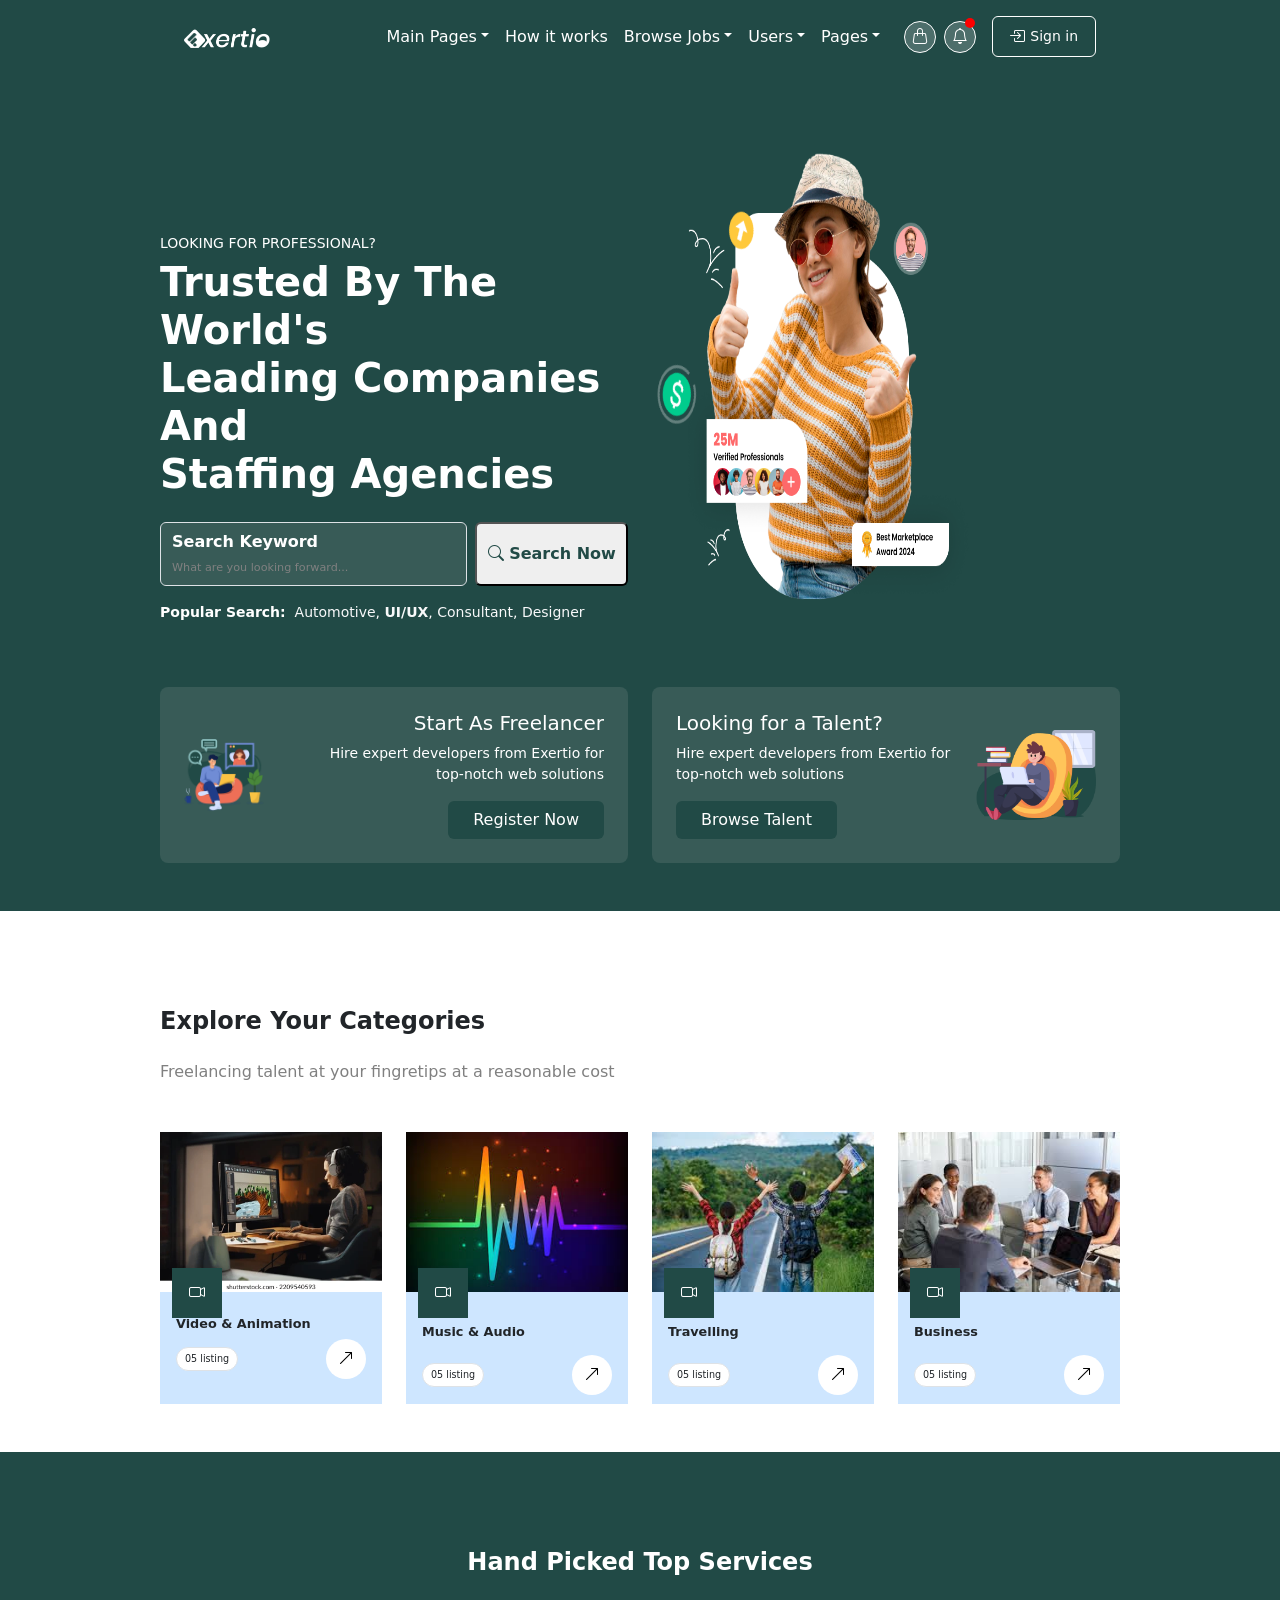
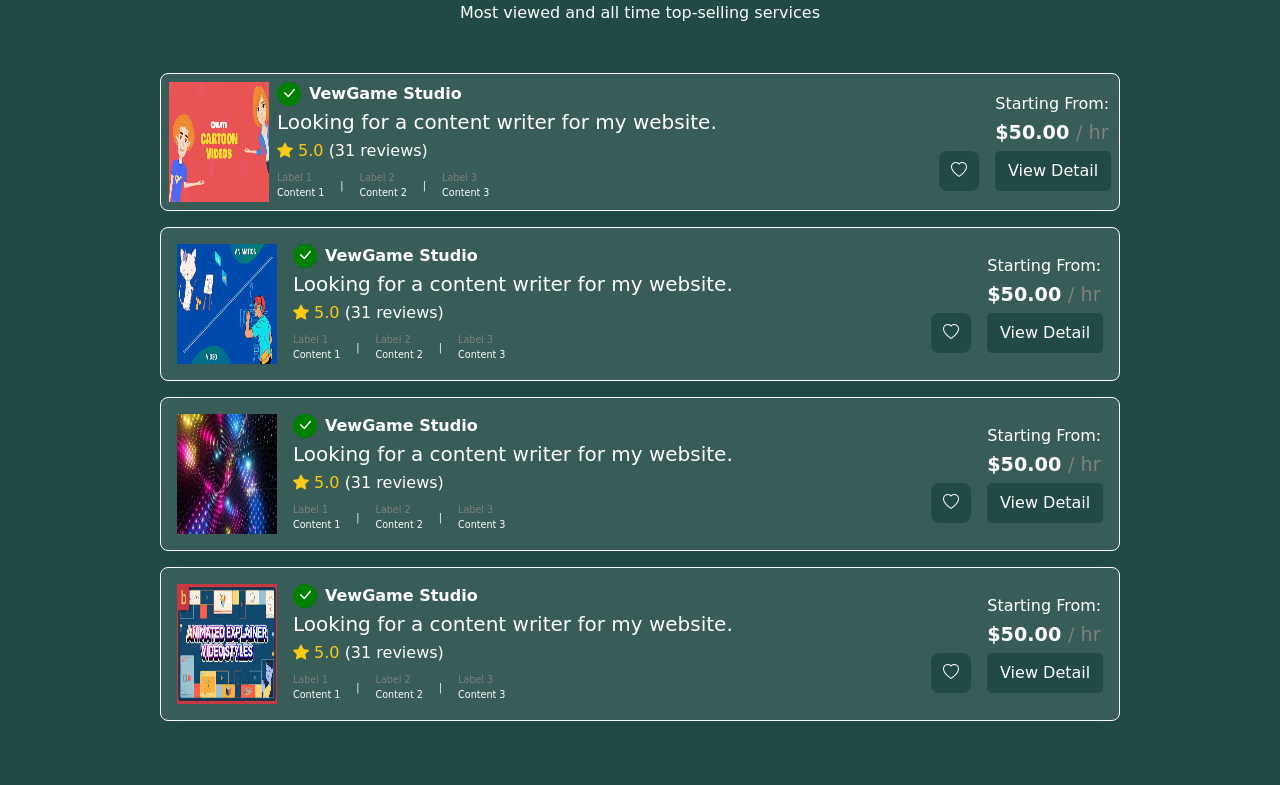
==== index.html @ ffcc2a8e "Initial commit" ====
<!DOCTYPE html>
<html lang="en">
<head>
  <meta#F9CB14 />
  <meta name="viewport" content="width=device-width, initial-scale=1.0" />
  <title>Exertio </title>
  <link rel="stylesheet" href="./style.css" />
  <link href="https://cdn.jsdelivr.net/npm/bootstrap@5.3.0/dist/css/bootstrap.min.css" rel="stylesheet" />
  <link href="https://cdn.jsdelivr.net/npm/bootstrap-icons@1.10.5/font/bootstrap-icons.css" rel="stylesheet" />

 
</head>

<body>
  <div class="page  ">
    <!-------------------------------------------- HEADER  --------------------------------------------------->
  <nav class="my-header navbar navbar-expand-lg py-3">
    <div class="container-fluid px-4">
      <!-- Logo -->
      <a class="navbar-brand me-4" href="#">
        <img class="image-fluid" src="./assets/Rectangle 4142.png" alt="logo" height="20rem" />
      </a>

      <!-- Hamburger button-->
      <button class="navbar-toggler" type="button" data-bs-toggle="collapse" data-bs-target="#mainNavbar">
        <span class="navbar-toggler-icon"></span>
      </button>

      <!-- Right side navigation bar -->
      <div class="collapse navbar-collapse justify-content-end align-items-center" id="mainNavbar">
        <ul class="navbar-nav me-3 gap-0"
        style="font-size: 0.;">
          <li class="nav-item dropdown">
            <a class="nav-link dropdown-toggle" href="#" data-bs-toggle="dropdown">Main Pages</a>
            <ul class="dropdown-menu">
              <li><a class="dropdown-item" href="#">Main Page 01</a></li>
              <li><a class="dropdown-item" href="#">Main Page 02</a></li>
            </ul>
          </li>
          <li class="nav-item text-nowrap "><a class="nav-link" href="#">How it works</a></li>
          <li class="nav-item dropdown">
            <a class="nav-link dropdown-toggle" href="#" data-bs-toggle="dropdown">Browse Jobs</a>
            <ul class="dropdown-menu">
              <li><a class="dropdown-item" href="#">Job 01</a></li>
              <li><a class="dropdown-item" href="#">Job 02</a></li>
            </ul>
          </li>
          <li class="nav-item dropdown">
            <a class="nav-link dropdown-toggle" href="#" data-bs-toggle="dropdown">Users</a>
            <ul class="dropdown-menu">
              <li><a class="dropdown-item" href="#">User 01</a></li>
              <li><a class="dropdown-item" href="#">User 02</a></li>
            </ul>
          </li>
          <li class="nav-item dropdown">
            <a class="nav-link dropdown-toggle" href="#" data-bs-toggle="dropdown">Pages</a>
            <ul class="dropdown-menu">
              <li><a class="dropdown-item" href="#">Page 01</a></li>
              <li><a class="dropdown-item" href="#">Page 02</a></li>
            </ul>
          </li>
        </ul>

        <!-- Icons -->
        <div class="d-flex align-items-center gap-2 me-3 mt-3 mt-lg-0">
          <a href="#" class="header-icon text-white text-decoration-none">
            <i class="bi bi-handbag"></i>
          </a>
          <a href="#" class="header-icon text-white text-decoration-none position-relative">
            <i class="bi bi-bell"></i>
            <span class="notification-dot"></span>
          </a>
        </div>

        <!-- Sign-In Button -->
        <div class="sign-in-button px-3 py-1 rounded d-flex align-items-center gap-1 mt-3 mt-lg-0">
          <i class="bi bi-box-arrow-in-right"></i>
          <a href="#" class="btn btn-sm px-0 text-white">Sign in</a>
        </div>
      </div>
    </div>
  </nav>

      <!-------------------------------------------- my hmain section  --------------------------------------------------->
    <section class=" main-section section-content container-fluid " id="">

      <div class="row ">
        <div class="  col-lg-6   col-md-6  col-sm-12">
           <div class="left-content  "
           style="padding-top: 5rem;">
           <p class="text-uppercase small mb-1">Looking For Professional?</p>
        <h1 class="display-6 mb-4 fw-bold">Trusted By The World's <br>Leading Companies And <br>Staffing Agencies</h1>

        <form class="d-flex justify-content-between align-items-center search-box mx-auto ">
          <div class="position-relative w-100 me-2">
  <input class="form-control py-4 ps-3" type="search" />
  <span class="position-absolute  " style="top: 8px; left: 12px; pointer-events: none; line-height: 1.5rem;">
    <span class="fw-bold">Search Keyword</span><br><span class="text-nowrap " style="color: gray; font-size: 0.7rem;">What are you looking forward...</span>
  </span>
</div>

          <button class=" my-text fw-bold btn-md rounded btn-light">    
            <i class="bi bi-search"></i>
Search Now</button>
        </form>
        <p class="mt-3 small "><span class="fw-bold">Popular Search:</span>&nbsp;
          <a href="#" class="link-light text-decoration-none">Automotive</a>,
          <a href="#" class="link-light text-decoration-none fw-bold ">UI/UX</a>,
          <a href="#" class="link-light text-decoration-none">Consultant</a>,
          <a href="#" class="link-light text-decoration-none">Designer</a>
        </p>
         </div>
        </div>
        <div class=" col-12 col-lg-6   col-md-6   col-sm-12">
          <div class="right-content">
             <img class="image-fluid" src="./assets/Group 39304.png" alt="photo" width="320rem" >
          </div>
        </div>
      </div>
        
         

         
         
      
       <div class="row g-4 text-center pb-5 pt-5">
  <!-- First card: image left, text right-aligned -->
<div class="col-12 col-md-6 col-lg-6 col-sm-12">
  <div class="d-flex flex-column flex-md-row align-items-center justify-content-between h-100 p-4 rounded-3" style="background-color: #385B57;">
    <!-- Left Image -->
    <div class="me-md-3 mb-3 mb-md-0 text-center text-md-start">
      <img src="./assets/Group-1.png" alt="" class="img-fluid" style="max-width: 80px;">
    </div>

    <!-- Right Content -->
    <div class="text-md-end text-center d-flex flex-column justify-content-center w-100">
      <h5 class="mb-2 text-white">Start As Freelancer</h5>
      <p class="mb-3 small text-white">Hire expert developers from Exertio for top‑notch web solutions</p>
      <a href="#" class="btn px-4 align-self-md-end align-self-center" style="background-color: #214A46; color: white;">Register Now</a>
    </div>
  </div>
</div>

<div class="col-12 col-md-6 col-lg-6 col-sm-12">
  <div class="d-flex flex-column flex-md-row align-items-center justify-content-between h-100 p-4 rounded-3" style="background-color: #385B57;">
    <!-- Left Content -->
    <div class="text-md-start text-center d-flex flex-column justify-content-center w-100">
      <h5 class="mb-2 text-white">Looking for a Talent?</h5>
      <p class="mb-3 small text-white">Hire expert developers from Exertio for top‑notch web solutions</p>
      <a href="#" class="btn px-4 align-self-md-start align-self-center" style="background-color: #214A46; color: white;">Browse Talent</a>
    </div>

    <!-- Right Image -->
    <div class="ms-md-3 mt-3 mt-md-0 text-center text-md-end">
      <img src="./assets/Group.png" alt="" class="img-fluid" style="max-width: 120px;">
    </div>
  </div>
</div>


</div>
</section>
    <!----------------categories-->

  <section class="main-categories section-content container-fluid py-5 mx-0"
  style="background-color:white;">
  <div class="my-5"><h4 class="mb-4 fw-bold">Explore Your Categories</h4>
    <p style="color: gray;">Freelancing talent at your fingretips at a reasonable cost</p></div>
    
    <div class="row g-4">
<div class=" col-12 col-md-3  col-lg-3   col-sm-6 position-relative d-flex flex-column">
  <div style="width: 100%;">
    <img class="image-fluid" src="./assets/animation" alt="" style="width: 100%; height: 10rem; object-fit: cover;">
  </div>
  <div class="floating-icon p" style="background-color: #214A46;">
    <i class="bi bi-camera-video"></i>
  </div>
  <div class="px-3 py-4 m-0" style="background-color: rgb(206, 230, 255); height:7rem ;">
    <div>
      <h3 class="fw-bold " style="font-size: 0.8rem;">Video & Animation</h3>
      <div class="buttons d-flex align-items-center justify-content-between">
        <button class="border btn btn-sm  rounded-pill bg-white  "
        style=" font-size: 0.6rem;">05 listing</button>
        <button style="border-radius: 50%; width: 2.5rem; height: 2.5rem; border: none; background-color: white;">
          <i class="bi bi-arrow-up-right"></i>
        </button>
      </div>
    </div>
  </div>
</div>

<div class=" col-12 col-md-3   col-lg-3   col-sm-6 position-relative d-flex flex-column">
  <div style="width: 100%;">
    <img class="image-fluid" src="./assets/music.jpeg" alt="" style="width: 100%; height: 10rem; object-fit: cover;">
  </div>
  <div class="floating-icon p" style="background-color: #214A46;">
    <i class="bi bi-camera-video"></i>
  </div>
  <div class="px-3 py-4 m-0" style="background-color: rgb(206, 230, 255);height:7rem ;">
    <div>
      <h3 class="fw-bold py-2" style="font-size: 0.8rem;">Music & Audio</h3>
      <div class="buttons d-flex align-items-center justify-content-between">
        <button class="border  btn btn-sm rounded-pill bg-white"
        style=" font-size: 0.6rem;">05 listing</button>
        <button style="border-radius: 50%; width: 2.5rem; height: 2.5rem; border: none; background-color: white;">
          <i class="bi bi-arrow-up-right"></i>
        </button>
      </div>
    </div>
  </div>
</div>

<div class=" col-12 col-md-3  col-lg-3  col-sm-6 position-relative d-flex flex-column">
  <div style="width: 100%;">
    <img class="image-fluid" src="./assets/travelling.jpeg" alt="" style="width: 100%; height: 10rem; object-fit: cover;">
  </div>
  <div class="floating-icon p" style="background-color: #214A46;">
    <i class="bi bi-camera-video"></i>
  </div>
  <div class="px-3 py-4 m-0" style="background-color: rgb(206, 230, 255);height:7rem ;">
    <div>
      <h3 class="fw-bold py-2" style="font-size: 0.8rem;">Travelling</h3>
      <div class="buttons d-flex align-items-center justify-content-between">
        <button class="border btn btn-sm rounded-pill bg-white"
        style=" font-size: 0.6rem;">05 listing</button>
        <button style="border-radius: 50%; width: 2.5rem; height: 2.5rem; border: none; background-color: white;">
          <i class="bi bi-arrow-up-right"></i>
        </button>
      </div>
    </div>
  </div>
</div>

<div class=" col-12 col-md-3   col-lg-3  col-sm-6 position-relative d-flex flex-column">
  <div style="width: 100%;">
    <img class="image-fluid" src="./assets/business.jpeg" alt="" style="width: 100%; height: 10rem; object-fit: cover;">
  </div>
  <div class="floating-icon p" style="background-color: #214A46;">
    <i class="bi bi-camera-video"></i>
  </div>
  <div class="px-3 py-4 m-0" style="background-color: rgb(206, 230, 255);height:7rem ;">
    <div>
      <h3 class="fw-bold py-2" style="font-size: 0.8rem;">Business</h3>
      <div class="buttons d-flex align-items-center justify-content-between">
        <button class="border btn btn-sm rounded-pill bg-white"
        style=" font-size: 0.6rem;">05 listing</button>
        <button style="border-radius: 50%; width: 2.5rem; height: 2.5rem; border: none; background-color: white;">
          <i class="bi bi-arrow-up-right"></i>
        </button>
      </div>
    </div>
  </div>
</div>


    </div>
  </section>

  <!----------------------------------services-->
   <section class="section-content my-services container-fluid py-5"
  >

  <div class="my-5" >
    <h4 class="mb-4 text-center text-white fw-bold ">Hand Picked Top Services</h4>
    <p class="text-center text-white">Most viewed and all time top-selling services</p>
  </div>
    
  <div class="mycard mb-3" style="background-color: #385C58;flex-wrap:wrap; border-radius: 0.5rem; padding: 0.5rem; color: white; display: flex; justify-content: space-between; align-items: center; gap: 2rem;">

  <!-- Left side: Image + Content -->
  <div style="display: flex; align-items: center; gap: 0.5rem; flex: 1;">
    <img src="./assets/ser1.jpeg" alt="Service thumbnail" style=" height :120px;max-width: 100px;  flex-shrink: 0;" />

    <div >
      <h6 style="margin: 0 0 0.3rem 0; font-weight: bold; display: flex; align-items: center; gap: 0.5rem;">
        <span style="background-color: green; width: 24px; height: 24px; border-radius: 50%; display: flex; justify-content: center; align-items: center; color: white;">
          <i class="bi bi-check-lg"></i>
        </span>
        VewGame Studio
      </h6>

      <h5 style="margin: 0 0 0.3rem 0;">Looking for a content writer for my website.</h5>

      <p style="color: #F9CB14; margin: 0 0 0.5rem 0;">
        <i class="bi bi-star-fill"></i> 5.0 <span style="color: white;">(31 reviews)</span>
      </p>

      <div style="display: flex; gap: 0.5rem; font-size: 0.6rem; color: gray;">
        <div>
          <div class="labels">Label 1</div>
          <div class="content" style="color: white;">Content 1</div>
        </div>
        <div class="p-2 text-white">|</div>
        <div>
          <div class="labels">Label 2</div>
          <div class="content" style="color: white;">Content 2</div>
        </div>
                <div class="p-2 text-white">|</div>

        <div>
          <div class="labels">Label 3</div>
          <div class="content" style="color: white;">Content 3</div>
        </div>
      </div>
    </div>
  </div>

  <!-- Right side: heart icon and price+button horizontally aligned -->
<div style="display: flex; align-items: end; gap: 1rem; white-space: nowrap;">
  
  <!-- Heart Icon -->
  <div class style="background-color: #214A46; width: 40px; height: 40px; border-radius: 0.5rem; display: flex; justify-content: center; align-items: center;">
    <i class="bi bi-heart text-white"></i>
  </div>

  <!-- Price + Button in a vertical stack -->
  <div style="display: flex; flex-direction: column; align-items: flex-start; gap: 0.2rem;">
    <p style="margin: 0; font-size: 0.;">
      <span>Starting From:</span>
    </p>
    <p style="margin: 0; font-size: 1.2rem; font-weight: bold;">
      $50.00 <span style="color: gray; font-weight: normal;">/ hr</span>
    </p>
    <button style="height:40px;background-color: #214A46; color: white; border: none; padding: 0.3rem 0.8rem; border-radius: 0.3rem; cursor: pointer;">
      View Detail
    </button>
  </div>

</div>


</div>


 <div class="mycard mb-3" style="background-color: #385C58; border-radius: 0.5rem; padding: 1rem; color: white; display: flex; justify-content: space-between; align-items: center; gap: 2rem;flex-wrap:wrap;">

  <!-- Left side: Image + Content -->
  <div style="display: flex; align-items: center; gap: 1rem; flex: 1;">
    <img src="./assets/ser2.jpeg" alt="Service thumbnail" style="height :120px;max-width: 100px; flex-shrink: 0;" />

    <div>
      <h6 style="margin: 0 0 0.3rem 0; font-weight: bold; display: flex; align-items: center; gap: 0.5rem;">
        <span style="background-color: green; width: 24px; height: 24px; border-radius: 50%; display: flex; justify-content: center; align-items: center; color: white;">
          <i class="bi bi-check-lg"></i>
        </span>
        VewGame Studio
      </h6>

      <h5 style="margin: 0 0 0.3rem 0;">Looking for a content writer for my website.</h5>

      <p style="color: #F9CB14; margin: 0 0 0.5rem 0;">
        <i class="bi bi-star-fill"></i> 5.0 <span style="color: white;">(31 reviews)</span>
      </p>

      <div style="display: flex; gap: 0.5rem; font-size: 0.6rem;  color: gray;">
        <div>
          <div class="labels">Label 1</div>
          <div class="content" style="color: white;">Content 1</div>
        </div>
                    <div class="p-2 text-white">|</div>

        <div>
          <div class="labels">Label 2</div>
          <div class="content" style="color: white;">Content 2</div>
        </div>
                <div class="p-2 text-white">|</div>

        <div>
          <div class="labels">Label 3</div>
          <div class="content" style="color: white;">Content 3</div>
        </div>
      </div>
    </div>
  </div>

  <!-- Right side: heart icon and price+button horizontally aligned -->
<div style="display: flex; align-items: end; gap: 1rem; white-space: nowrap;">
  
  <!-- Heart Icon -->
  <div class style="background-color: #214A46; width: 40px; height: 40px; border-radius: 0.5rem; display: flex; justify-content: center; align-items: center;">
    <i class="bi bi-heart text-white"></i>
  </div>

  <!-- Price + Button in a vertical stack -->
  <div style="display: flex; flex-direction: column; align-items: flex-start; gap: 0.2rem;">
    <p style="margin: 0; font-size: 0.;">
      <span>Starting From:</span>
    </p>
    <p style="margin: 0; font-size: 1.2rem; font-weight: bold;">
      $50.00 <span style="color: gray; font-weight: normal;">/ hr</span>
    </p>
    <button style="height:40px;background-color: #214A46; color: white; border: none; padding: 0.3rem 0.8rem; border-radius: 0.3rem; cursor: pointer;">
      View Detail
    </button>
  </div>

</div>


</div>
 <div class="mycard mb-3" style="background-color: #385C58; border-radius: 0.5rem; padding: 1rem; color: white; display: flex; justify-content: space-between; align-items: center; gap: 2rem;flex-wrap:wrap;">

  <!-- Left side: Image + Content -->
  <div style="display: flex; align-items: center; gap: 1rem; flex: 1;">
    <img src="./assets/ser3.jpeg" alt="Service thumbnail" style="height :120px;max-width: 100px; flex-shrink: 0;" />

    <div>
      <h6 style="margin: 0 0 0.3rem 0; font-weight: bold; display: flex; align-items: center; gap: 0.5rem;">
        <span style="background-color: green; width: 24px; height: 24px; border-radius: 50%; display: flex; justify-content: center; align-items: center; color: white;">
          <i class="bi bi-check-lg"></i>
        </span>
        VewGame Studio
      </h6>

      <h5 style="margin: 0 0 0.3rem 0;">Looking for a content writer for my website.</h5>

      <p style="color: #F9CB14; margin: 0 0 0.5rem 0;">
        <i class="bi bi-star-fill"></i> 5.0 <span style="color: white;">(31 reviews)</span>
      </p>

      <div style="display: flex;gap: 0.5rem; font-size: 0.6rem; color: gray;">
        <div>
          <div class="labels">Label 1</div>
          <div class="content" style="color: white;">Content 1</div>
        </div>
                <div class="p-2 text-white">|</div>

        <div>
          <div class="labels">Label 2</div>
          <div class="content" style="color: white;">Content 2</div>
        </div>
                <div class="p-2 text-white">|</div>

        <div>
          <div class="labels">Label 3</div>
          <div class="content" style="color: white;">Content 3</div>
        </div>
      </div>
    </div>
  </div>

  <!-- Right side: heart icon and price+button horizontally aligned -->
<div style="display: flex; align-items: end; gap: 1rem; white-space: nowrap;">
  
  <!-- Heart Icon -->
  <div class style="background-color: #214A46; width: 40px; height: 40px; border-radius: 0.5rem; display: flex; justify-content: center; align-items: center;">
    <i class="bi bi-heart text-white"></i>
  </div>

  <!-- Price + Button in a vertical stack -->
  <div style="display: flex; flex-direction: column; align-items: flex-start; gap: 0.2rem;">
    <p style="margin: 0; font-size: 0.;">
      <span>Starting From:</span>
    </p>
    <p style="margin: 0; font-size: 1.2rem; font-weight: bold;">
      $50.00 <span style="color: gray; font-weight: normal;">/ hr</span>
    </p>
    <button style="height:40px;background-color: #214A46; color: white; border: none; padding: 0.3rem 0.8rem; border-radius: 0.3rem; cursor: pointer;">
      View Detail
    </button>
  </div>

</div>


</div>
 <div class="mycard mb-3" style="background-color: #385C58; border-radius: 0.5rem; padding: 1rem; color: white; display: flex; justify-content: space-between; align-items: center; gap: 2rem;flex-wrap:wrap;">

  <!-- Left side: Image + Content -->
  <div style="display: flex; align-items: center; gap: 1rem; flex: 1;">
    <img src="./assets/ser4.jpeg" alt="Service thumbnail" style="height :120px;max-width: 100px; flex-shrink: 0;" />

    <div>
      <h6 style="margin: 0 0 0.3rem 0; font-weight: bold; display: flex; align-items: center; gap: 0.5rem;">
        <span style="background-color: green; width: 24px; height: 24px; border-radius: 50%; display: flex; justify-content: center; align-items: center; color: white;">
          <i class="bi bi-check-lg"></i>
        </span>
        VewGame Studio
      </h6>

      <h5 style="margin: 0 0 0.3rem 0;">Looking for a content writer for my website.</h5>

      <p style="color: #F9CB14; margin: 0 0 0.5rem 0;">
        <i class="bi bi-star-fill"></i> 5.0 <span style="color: white;">(31 reviews)</span>
      </p>

      <div style="display: flex;gap: 0.5rem; font-size: 0.6rem; color: gray;">
        <div>
          <div class="labels">Label 1</div>
          <div class="content" style="color: white;">Content 1</div>
        </div>
                <div class="p-2 text-white">|</div>

        <div>
          <div class="labels">Label 2</div>
          <div class="content" style="color: white;">Content 2</div>
        </div>
                <div class="p-2 text-white">|</div>

        <div>
          <div class="labels">Label 3</div>
          <div class="content" style="color: white;">Content 3</div>
        </div>
      </div>
    </div>
  </div>

  <!-- Right side: heart icon and price+button horizontally aligned -->
<div style="display: flex; align-items: end; gap: 1rem; white-space: nowrap;">
  
  <!-- Heart Icon -->
  <div class style="background-color: #214A46; width: 40px; height: 40px; border-radius: 0.5rem; display: flex; justify-content: center; align-items: center;">
    <i class="bi bi-heart text-white"></i>
  </div>

  <!-- Price + Button in a vertical stack -->
  <div style="display: flex; flex-direction: column; align-items: flex-start; gap: 0.2rem;">
    <p style="margin: 0; font-size: 0.;">
      <span>Starting From:</span>
    </p>
    <p style="margin: 0; font-size: 1.2rem; font-weight: bold;">
      $50.00 <span style="color: gray; font-weight: normal;">/ hr</span>
    </p>
    <button style= " height:40px;background-color: #214A46; color: white; border: none; padding: 0.3rem 0.8rem; border-radius: 0.3rem; cursor: pointer;">
      View Detail
    </button>
  </div>

</div>


</div>



  </section>


  </div>
  

  <script src="https://cdn.jsdelivr.net/npm/bootstrap@5.3.0/dist/js/bootstrap.bundle.min.js"></script>
</body>
</html>
---- style.css ----
:root {
  --brand-bg:#214A46;
  --brand-text: #ffffff;
  --brand-text-faded: rgba(255, 255, 255, 0.85);
}
html{

    width:100%;
}

body {
  background-color: var(--brand-bg)!important;
  color: var(--brand-text);
  font-family: "Segoe UI", Roboto, Helvetica, Arial, sans-serif;
  margin: 0;
  padding: 0;
}
.page {
  padding-left: 0;
  padding-right: 0;
}
.main-categories{
 width: 100%;
  padding-left: 3rem;
  padding-right: 3rem;    
}




    .navbar {
      background-color: #214A46;
    }

   

    .navbar-toggler {
      border-color: rgba(255, 255, 255, 0.5);
      
    }

    

    .header-icon {
      border: 1px solid white;
      background-color: rgba(255, 255, 255, 0.2);
      border-radius: 50%;
      padding: 0.6rem;
      position: relative;
      display: inline-flex;
      align-items: center;
      justify-content: center;
      width: 2rem;
      height: 2rem;
    }

    .notification-dot {
      position: absolute;
      top: -4px;
      right: 0px;
      width: 10px;
      height: 10px;
      background-color: red;
      border-radius: 50%;
    }

    .sign-in-button {
      border: 1px solid #fff;
      color: white;
    }

    .navbar-nav .nav-link {
      color: white !important;
    }

    .dropdown-menu {
      background-color: #fff;
    }

    .dropdown-item:hover {
      background-color: #f1f1f1;
    }
  .right-content img{

    height: 28rem;
  }
  .main-section{

    color: #ffffff;
  }
  .my-text{
    width: 14rem;
    height: 4rem;
    color: var(--brand-bg);
  }
  form input{

    height: 4rem;
    
background-color: #385B57!important;

  }
  .floating-icon {
  position: absolute;
  top: 8.5rem; 
  left: 20%;
  transform: translateX(-50%);
  width: 50px;
  height: 50px;
  z-index: 5;
  background-color: #23382e;
  color: #ffffff;
  display: flex;
  align-items: center;
  justify-content: center;
}
.mycard{
    border:1px solid;
    border-color: #ffffff;
          color: #ffffff!important;
  width: 100%;


}
h5{
  font-size: 1rem;
}

.service-text{

    color: #D96066;
}
.labels{

    color: gray;
}
.content{
    color: #ffffff;
}

@media (min-width: 768px) {
  .main-section {
    padding-left:10rem !important;
    padding-right: 10rem !important;
    margin-top: 5rem;
  }
}
@media (min-width: 768px) {
  .my-header {
    padding-left:10rem !important;
    padding-right: 10rem !important;
  }
}

@media (min-width: 768px) {
  .my-services {
    padding-left:10rem !important;
    padding-right: 10rem !important;
    margin-left: 0px;
    margin-right: 0px;
  }
}
@media (min-width: 768px) {
  .main-categories {
    padding-left:10rem !important;
    padding-right: 10rem !important;
    margin-left: 0px;
    margin-right: 0px;
  }
}
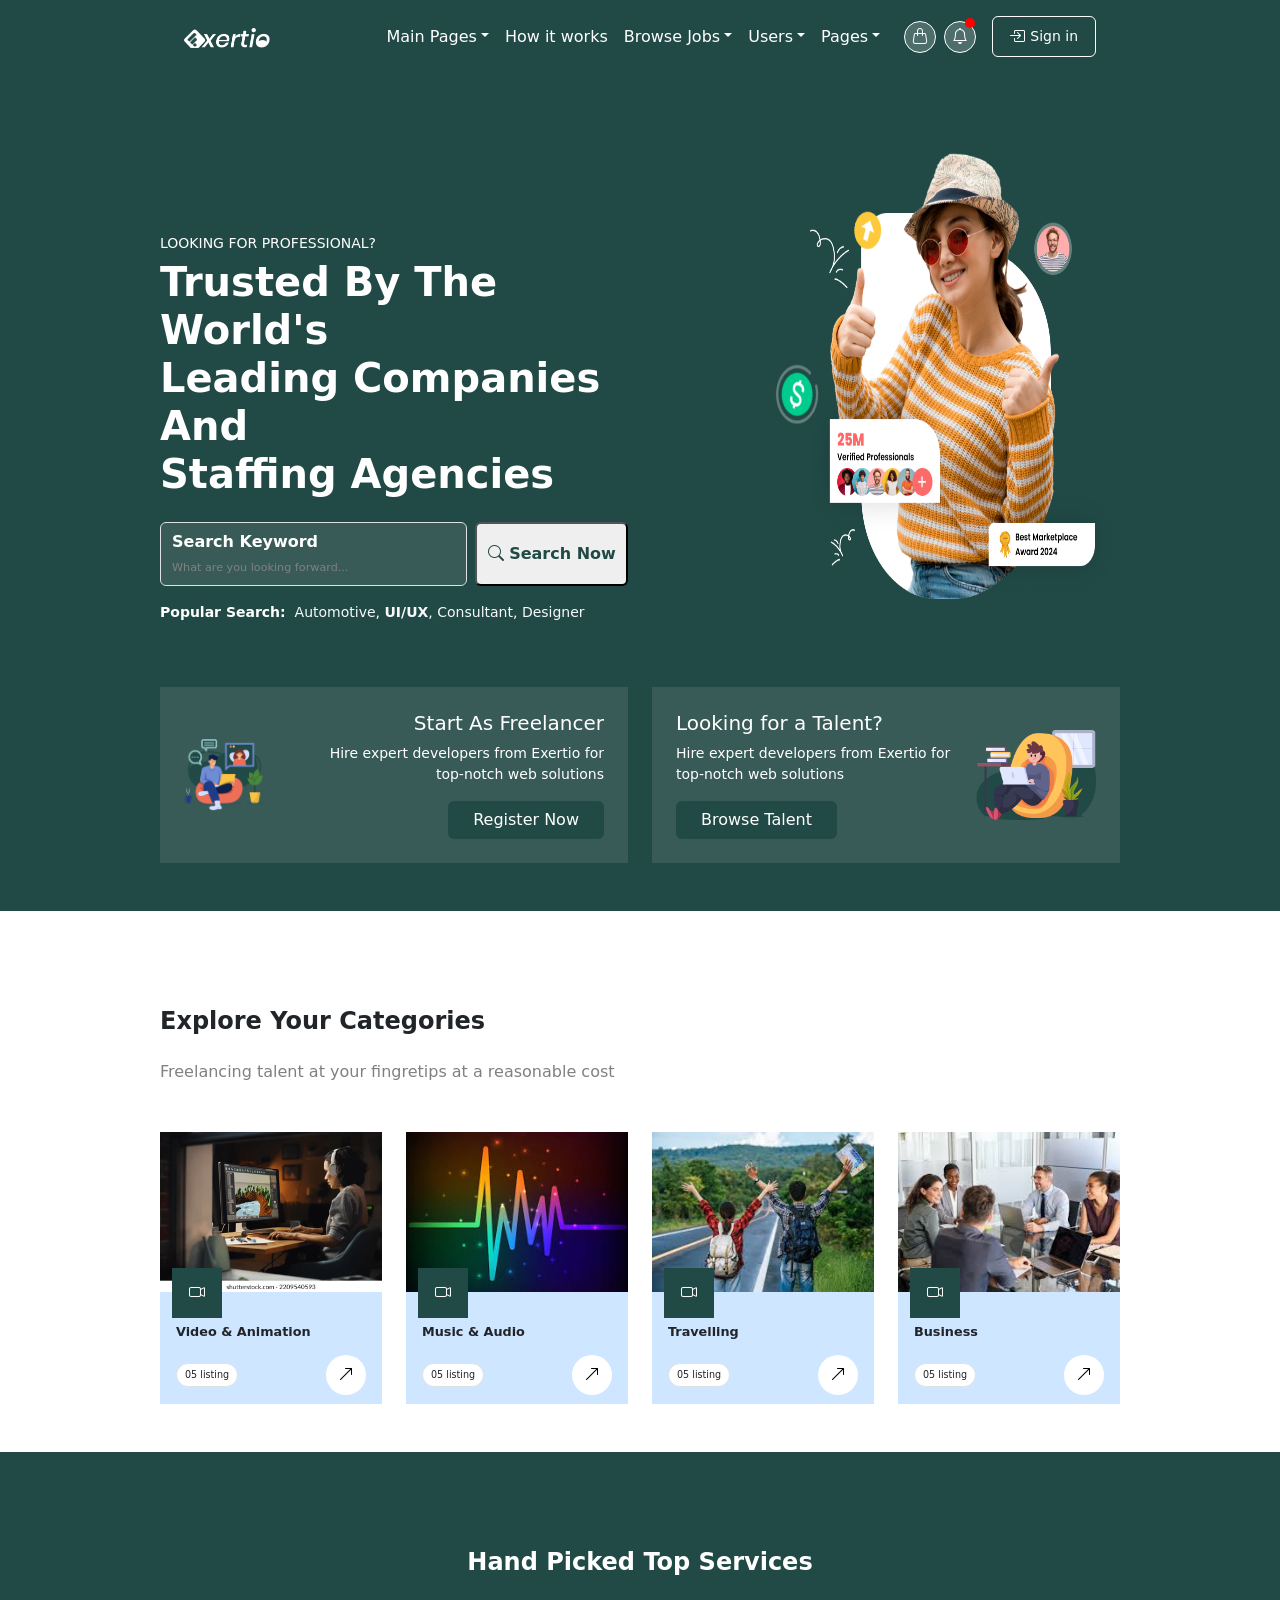
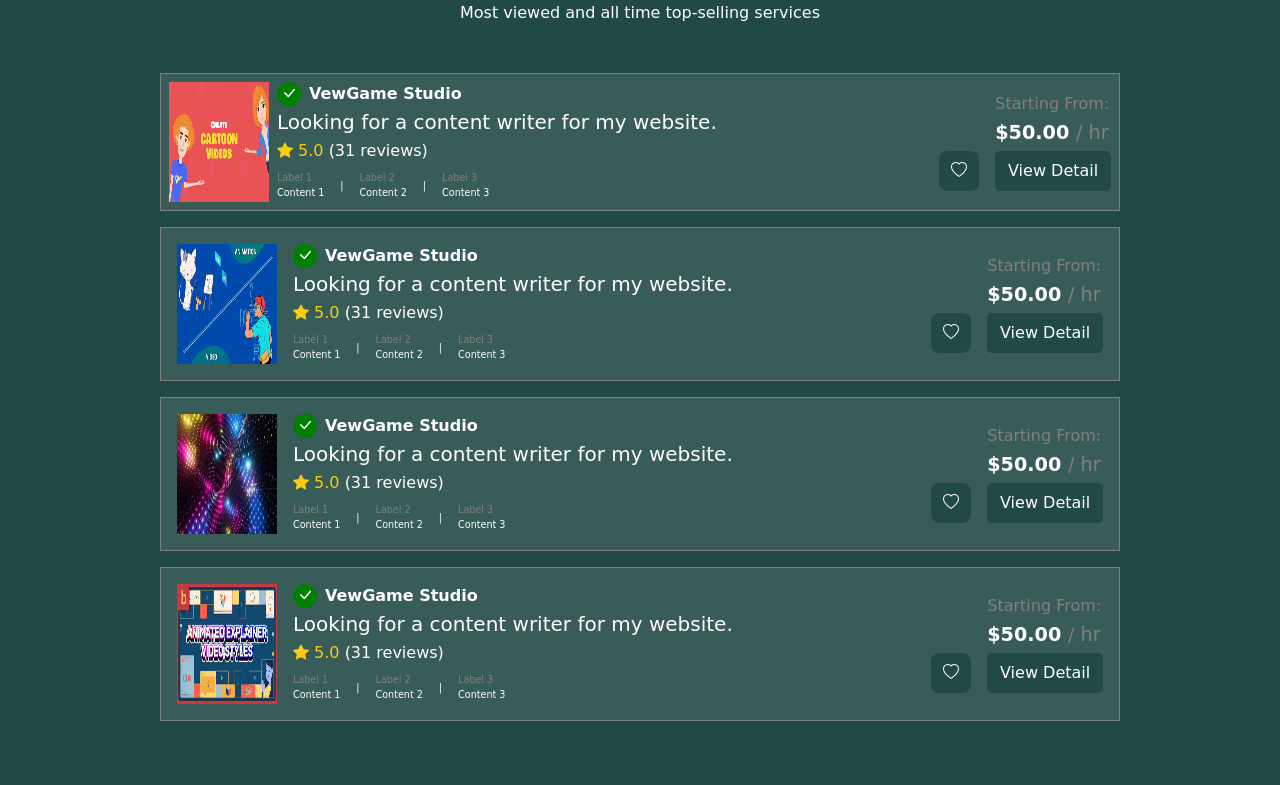
==== commit 0a1b8c94: "Initial commit" ====
--- a/index.html
+++ b/index.html
@@ -16,17 +16,17 @@
     <!-------------------------------------------- HEADER  --------------------------------------------------->
   <nav class="my-header navbar navbar-expand-lg py-3">
     <div class="container-fluid px-4">
-      <!-- Logo -->
+    
       <a class="navbar-brand me-4" href="#">
         <img class="image-fluid" src="./assets/Rectangle 4142.png" alt="logo" height="20rem" />
       </a>
 
-      <!-- Hamburger button-->
+      
       <button class="navbar-toggler" type="button" data-bs-toggle="collapse" data-bs-target="#mainNavbar">
         <span class="navbar-toggler-icon"></span>
       </button>
 
-      <!-- Right side navigation bar -->
+     
       <div class="collapse navbar-collapse justify-content-end align-items-center" id="mainNavbar">
         <ul class="navbar-nav me-3 gap-0"
         style="font-size: 0.;">
@@ -61,7 +61,7 @@
           </li>
         </ul>
 
-        <!-- Icons -->
+       
         <div class="d-flex align-items-center gap-2 me-3 mt-3 mt-lg-0">
           <a href="#" class="header-icon text-white text-decoration-none">
             <i class="bi bi-handbag"></i>
@@ -72,7 +72,7 @@
           </a>
         </div>
 
-        <!-- Sign-In Button -->
+       
         <div class="sign-in-button px-3 py-1 rounded d-flex align-items-center gap-1 mt-3 mt-lg-0">
           <i class="bi bi-box-arrow-in-right"></i>
           <a href="#" class="btn btn-sm px-0 text-white">Sign in</a>
@@ -111,9 +111,9 @@
         </p>
          </div>
         </div>
-        <div class=" col-12 col-lg-6   col-md-6   col-sm-12">
-          <div class="right-content">
-             <img class="image-fluid" src="./assets/Group 39304.png" alt="photo" width="320rem" >
+        <div class=" col-12 col-lg-6   col-md-6   col-sm-12 ">
+          <div class="right-content d-flex justify-content-end">
+             <img class="image-fluid" src="./assets/Group 39304.png" alt="photo" width="350px" height="400" >
           </div>
         </div>
       </div>
@@ -124,15 +124,15 @@
          
       
        <div class="row g-4 text-center pb-5 pt-5">
-  <!-- First card: image left, text right-aligned -->
+ 
 <div class="col-12 col-md-6 col-lg-6 col-sm-12">
-  <div class="d-flex flex-column flex-md-row align-items-center justify-content-between h-100 p-4 rounded-3" style="background-color: #385B57;">
-    <!-- Left Image -->
+  <div class="d-flex flex-column flex-md-row align-items-center justify-content-between h-100 p-4 " style="background-color: #385B57;">
+   
     <div class="me-md-3 mb-3 mb-md-0 text-center text-md-start">
       <img src="./assets/Group-1.png" alt="" class="img-fluid" style="max-width: 80px;">
     </div>
 
-    <!-- Right Content -->
+   
     <div class="text-md-end text-center d-flex flex-column justify-content-center w-100">
       <h5 class="mb-2 text-white">Start As Freelancer</h5>
       <p class="mb-3 small text-white">Hire expert developers from Exertio for top‑notch web solutions</p>
@@ -142,15 +142,15 @@
 </div>
 
 <div class="col-12 col-md-6 col-lg-6 col-sm-12">
-  <div class="d-flex flex-column flex-md-row align-items-center justify-content-between h-100 p-4 rounded-3" style="background-color: #385B57;">
-    <!-- Left Content -->
+  <div class="d-flex flex-column flex-md-row align-items-center justify-content-between h-100 p-4 " style="background-color: #385B57;">
+    
     <div class="text-md-start text-center d-flex flex-column justify-content-center w-100">
       <h5 class="mb-2 text-white">Looking for a Talent?</h5>
       <p class="mb-3 small text-white">Hire expert developers from Exertio for top‑notch web solutions</p>
       <a href="#" class="btn px-4 align-self-md-start align-self-center" style="background-color: #214A46; color: white;">Browse Talent</a>
     </div>
 
-    <!-- Right Image -->
+   
     <div class="ms-md-3 mt-3 mt-md-0 text-center text-md-end">
       <img src="./assets/Group.png" alt="" class="img-fluid" style="max-width: 120px;">
     </div>
@@ -168,19 +168,18 @@
     <p style="color: gray;">Freelancing talent at your fingretips at a reasonable cost</p></div>
     
     <div class="row g-4">
-<div class=" col-12 col-md-3  col-lg-3   col-sm-6 position-relative d-flex flex-column">
+<div class="col-12 col-md-3 col-lg-3 col-sm-6 position-relative d-flex flex-column">
   <div style="width: 100%;">
-    <img class="image-fluid" src="./assets/animation" alt="" style="width: 100%; height: 10rem; object-fit: cover;">
-  </div>
-  <div class="floating-icon p" style="background-color: #214A46;">
+    <img class="img-fluid" src="./assets/animation" alt="" style="width: 100%; height: 10rem; object-fit: cover;">
+  </div>
+  <div class="floating-icon" style="background-color: #214A46;">
     <i class="bi bi-camera-video"></i>
   </div>
-  <div class="px-3 py-4 m-0" style="background-color: rgb(206, 230, 255); height:7rem ;">
-    <div>
-      <h3 class="fw-bold " style="font-size: 0.8rem;">Video & Animation</h3>
+  <div class="px-3 py-4 m-0" style="background-color: rgb(206, 230, 255); height: 7rem;">
+    <div>
+      <h3 class="fw-bold py-2" style="font-size: 0.8rem;">Video & Animation</h3>
       <div class="buttons d-flex align-items-center justify-content-between">
-        <button class="border btn btn-sm  rounded-pill bg-white  "
-        style=" font-size: 0.6rem;">05 listing</button>
+        <button class="border btn btn-sm rounded-pill bg-white" style="font-size: 0.6rem;">05 listing</button>
         <button style="border-radius: 50%; width: 2.5rem; height: 2.5rem; border: none; background-color: white;">
           <i class="bi bi-arrow-up-right"></i>
         </button>
@@ -265,9 +264,9 @@
     <p class="text-center text-white">Most viewed and all time top-selling services</p>
   </div>
     
-  <div class="mycard mb-3" style="background-color: #385C58;flex-wrap:wrap; border-radius: 0.5rem; padding: 0.5rem; color: white; display: flex; justify-content: space-between; align-items: center; gap: 2rem;">
-
-  <!-- Left side: Image + Content -->
+  <div class="mycard mb-3" style="background-color: #385C58;flex-wrap:wrap;  padding: 0.5rem; color: white; display: flex; justify-content: space-between; align-items: center; gap: 2rem;">
+
+ 
   <div style="display: flex; align-items: center; gap: 0.5rem; flex: 1;">
     <img src="./assets/ser1.jpeg" alt="Service thumbnail" style=" height :120px;max-width: 100px;  flex-shrink: 0;" />
 
@@ -305,17 +304,17 @@
     </div>
   </div>
 
-  <!-- Right side: heart icon and price+button horizontally aligned -->
+ 
 <div style="display: flex; align-items: end; gap: 1rem; white-space: nowrap;">
   
-  <!-- Heart Icon -->
+  
   <div class style="background-color: #214A46; width: 40px; height: 40px; border-radius: 0.5rem; display: flex; justify-content: center; align-items: center;">
     <i class="bi bi-heart text-white"></i>
   </div>
 
-  <!-- Price + Button in a vertical stack -->
+ 
   <div style="display: flex; flex-direction: column; align-items: flex-start; gap: 0.2rem;">
-    <p style="margin: 0; font-size: 0.;">
+    <p style="margin: 0; font-size: 0.4;color: gray;">
       <span>Starting From:</span>
     </p>
     <p style="margin: 0; font-size: 1.2rem; font-weight: bold;">
@@ -332,9 +331,9 @@
 </div>
 
 
- <div class="mycard mb-3" style="background-color: #385C58; border-radius: 0.5rem; padding: 1rem; color: white; display: flex; justify-content: space-between; align-items: center; gap: 2rem;flex-wrap:wrap;">
-
-  <!-- Left side: Image + Content -->
+ <div class="mycard mb-3" style="background-color: #385C58;  padding: 1rem; color: white; display: flex; justify-content: space-between; align-items: center; gap: 2rem;flex-wrap:wrap;">
+
+ 
   <div style="display: flex; align-items: center; gap: 1rem; flex: 1;">
     <img src="./assets/ser2.jpeg" alt="Service thumbnail" style="height :120px;max-width: 100px; flex-shrink: 0;" />
 
@@ -373,17 +372,16 @@
     </div>
   </div>
 
-  <!-- Right side: heart icon and price+button horizontally aligned -->
+ 
 <div style="display: flex; align-items: end; gap: 1rem; white-space: nowrap;">
   
-  <!-- Heart Icon -->
+ 
   <div class style="background-color: #214A46; width: 40px; height: 40px; border-radius: 0.5rem; display: flex; justify-content: center; align-items: center;">
     <i class="bi bi-heart text-white"></i>
   </div>
 
-  <!-- Price + Button in a vertical stack -->
   <div style="display: flex; flex-direction: column; align-items: flex-start; gap: 0.2rem;">
-    <p style="margin: 0; font-size: 0.;">
+    <p style="margin: 0; font-size: 0.4;color: gray;">
       <span>Starting From:</span>
     </p>
     <p style="margin: 0; font-size: 1.2rem; font-weight: bold;">
@@ -398,9 +396,9 @@
 
 
 </div>
- <div class="mycard mb-3" style="background-color: #385C58; border-radius: 0.5rem; padding: 1rem; color: white; display: flex; justify-content: space-between; align-items: center; gap: 2rem;flex-wrap:wrap;">
-
-  <!-- Left side: Image + Content -->
+ <div class="mycard mb-3" style="background-color: #385C58;  padding: 1rem; color: white; display: flex; justify-content: space-between; align-items: center; gap: 2rem;flex-wrap:wrap;">
+
+
   <div style="display: flex; align-items: center; gap: 1rem; flex: 1;">
     <img src="./assets/ser3.jpeg" alt="Service thumbnail" style="height :120px;max-width: 100px; flex-shrink: 0;" />
 
@@ -439,17 +437,14 @@
     </div>
   </div>
 
-  <!-- Right side: heart icon and price+button horizontally aligned -->
 <div style="display: flex; align-items: end; gap: 1rem; white-space: nowrap;">
   
-  <!-- Heart Icon -->
   <div class style="background-color: #214A46; width: 40px; height: 40px; border-radius: 0.5rem; display: flex; justify-content: center; align-items: center;">
     <i class="bi bi-heart text-white"></i>
   </div>
 
-  <!-- Price + Button in a vertical stack -->
   <div style="display: flex; flex-direction: column; align-items: flex-start; gap: 0.2rem;">
-    <p style="margin: 0; font-size: 0.;">
+    <p style="margin: 0; font-size: 0.4;color: gray;">
       <span>Starting From:</span>
     </p>
     <p style="margin: 0; font-size: 1.2rem; font-weight: bold;">
@@ -464,9 +459,8 @@
 
 
 </div>
- <div class="mycard mb-3" style="background-color: #385C58; border-radius: 0.5rem; padding: 1rem; color: white; display: flex; justify-content: space-between; align-items: center; gap: 2rem;flex-wrap:wrap;">
-
-  <!-- Left side: Image + Content -->
+ <div class="mycard mb-3" style="background-color: #385C58;  padding: 1rem; color: white; display: flex; justify-content: space-between; align-items: center; gap: 2rem;flex-wrap:wrap;">
+
   <div style="display: flex; align-items: center; gap: 1rem; flex: 1;">
     <img src="./assets/ser4.jpeg" alt="Service thumbnail" style="height :120px;max-width: 100px; flex-shrink: 0;" />
 
@@ -505,17 +499,14 @@
     </div>
   </div>
 
-  <!-- Right side: heart icon and price+button horizontally aligned -->
 <div style="display: flex; align-items: end; gap: 1rem; white-space: nowrap;">
   
-  <!-- Heart Icon -->
   <div class style="background-color: #214A46; width: 40px; height: 40px; border-radius: 0.5rem; display: flex; justify-content: center; align-items: center;">
     <i class="bi bi-heart text-white"></i>
   </div>
 
-  <!-- Price + Button in a vertical stack -->
   <div style="display: flex; flex-direction: column; align-items: flex-start; gap: 0.2rem;">
-    <p style="margin: 0; font-size: 0.;">
+    <p style="margin: 0; font-size: 0.4;color: gray;">
       <span>Starting From:</span>
     </p>
     <p style="margin: 0; font-size: 1.2rem; font-weight: bold;">
--- a/style.css
+++ b/style.css
@@ -35,8 +35,12 @@
    
 
     .navbar-toggler {
-      border-color: rgba(255, 255, 255, 0.5);
+      border-color:white
       
+    }
+    .navbar-toggler-icon{
+
+      filter: invert(1)
     }
 
     
@@ -116,7 +120,7 @@
 }
 .mycard{
     border:1px solid;
-    border-color: #ffffff;
+    border-color: gray;
           color: #ffffff!important;
   width: 100%;
 
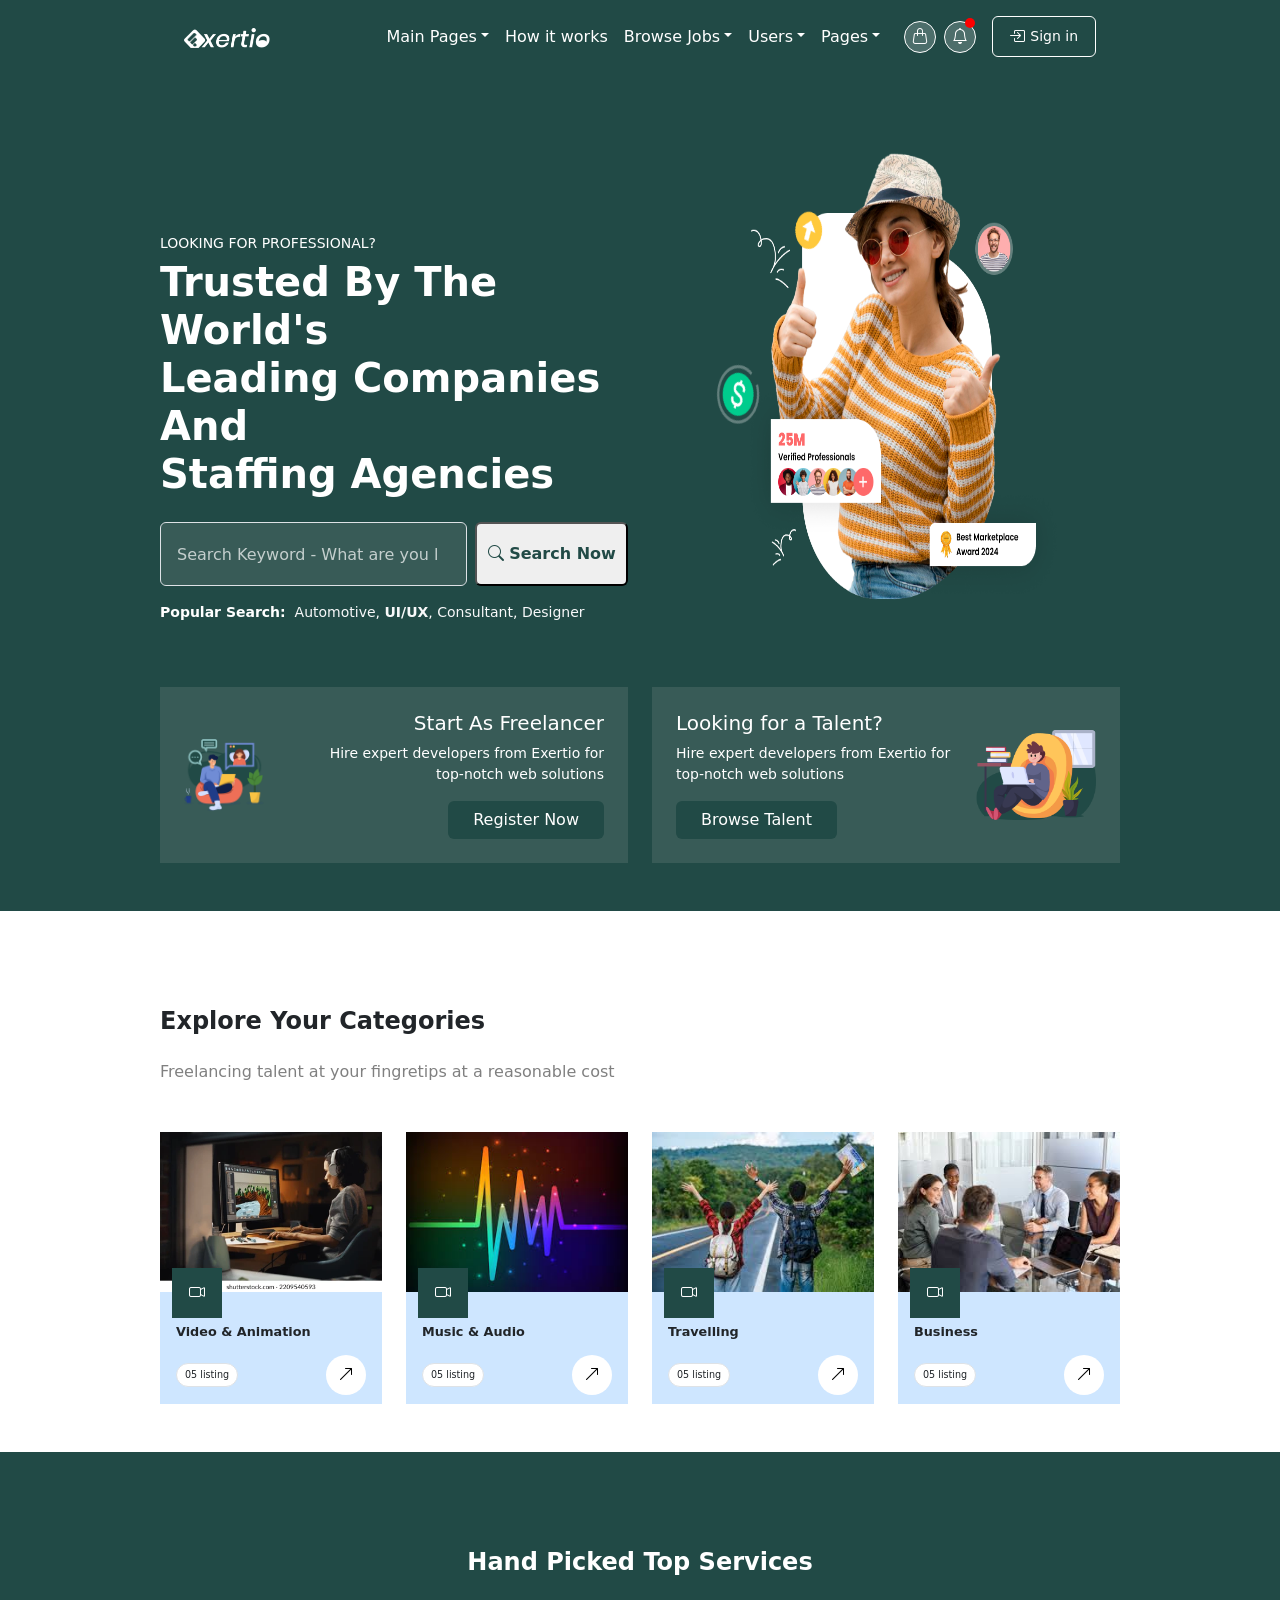
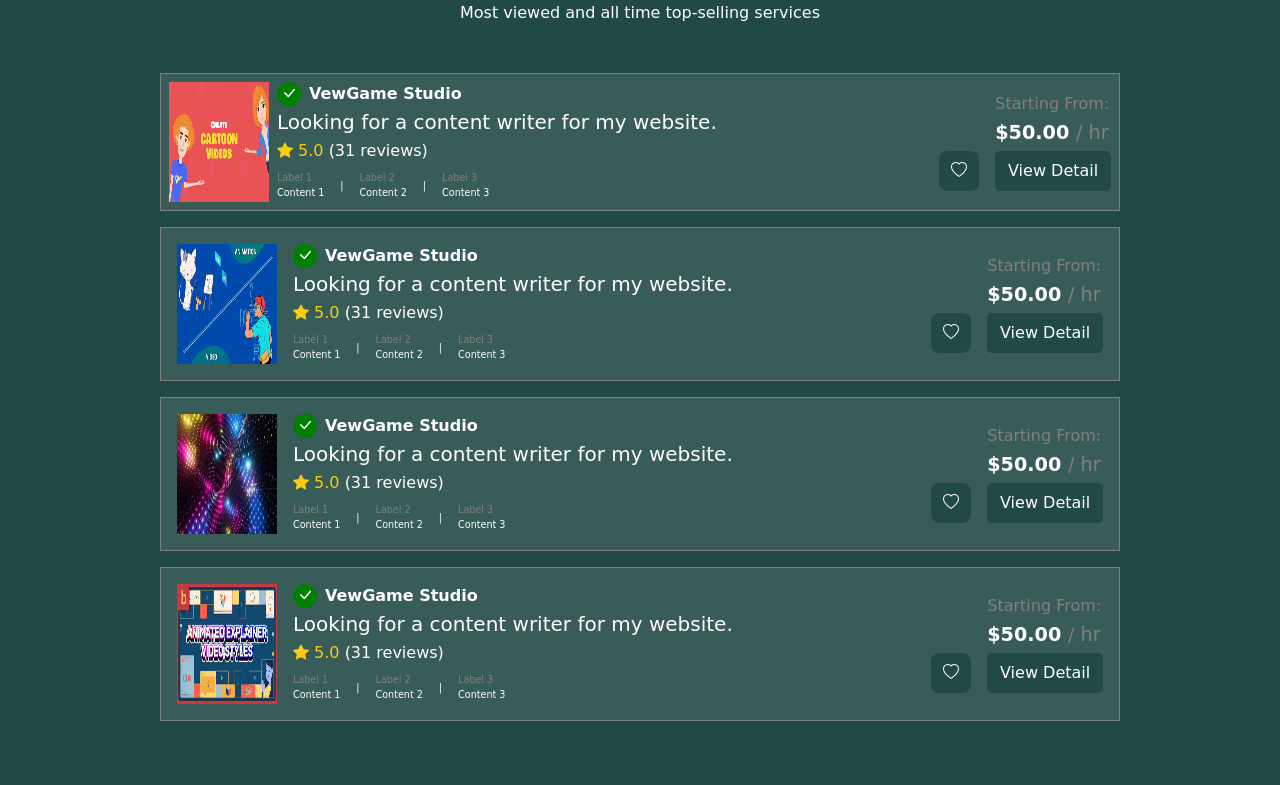
==== commit d4095ac0: "Update: adjusted search input and styling" ====
--- a/index.html
+++ b/index.html
@@ -93,10 +93,13 @@
 
         <form class="d-flex justify-content-between align-items-center search-box mx-auto ">
           <div class="position-relative w-100 me-2">
-  <input class="form-control py-4 ps-3" type="search" />
-  <span class="position-absolute  " style="top: 8px; left: 12px; pointer-events: none; line-height: 1.5rem;">
-    <span class="fw-bold">Search Keyword</span><br><span class="text-nowrap " style="color: gray; font-size: 0.7rem;">What are you looking forward...</span>
-  </span>
+ <input class="form-control py-4 ps-3 text-white border"
+       type="search"
+       placeholder="Search Keyword - What are you looking forward..."
+       style="color: white; background-color: #385B57; border: none;" />
+
+  
+  
 </div>
 
           <button class=" my-text fw-bold btn-md rounded btn-light">    
@@ -112,7 +115,7 @@
          </div>
         </div>
         <div class=" col-12 col-lg-6   col-md-6   col-sm-12 ">
-          <div class="right-content d-flex justify-content-end">
+          <div class="right-content d-flex justify-content-center">
              <img class="image-fluid" src="./assets/Group 39304.png" alt="photo" width="350px" height="400" >
           </div>
         </div>
--- a/style.css
+++ b/style.css
@@ -126,8 +126,15 @@
 
 
 }
+::placeholder {
+  color: rgba(255, 255, 255, 0.7)!important;
+}
+
 h5{
   font-size: 1rem;
+}
+input placeholder{
+  color: white;
 }
 
 .service-text{
